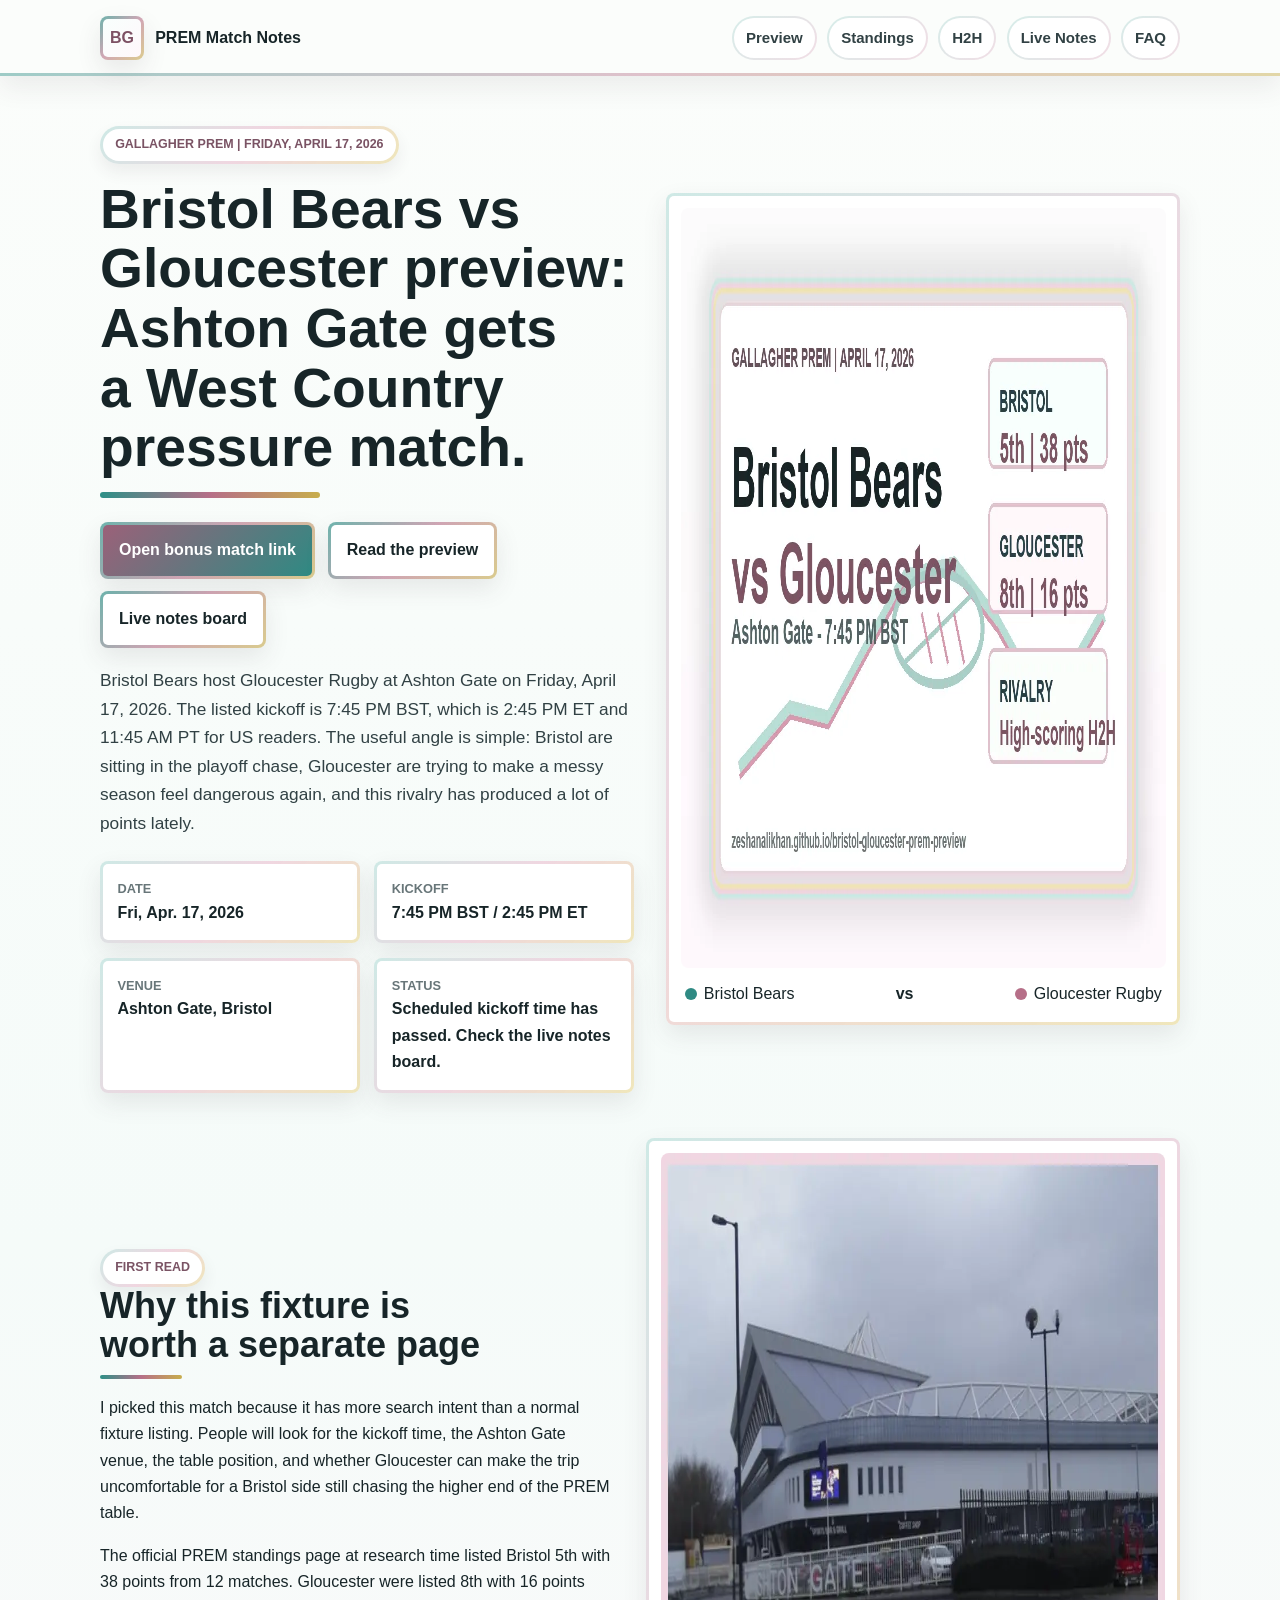
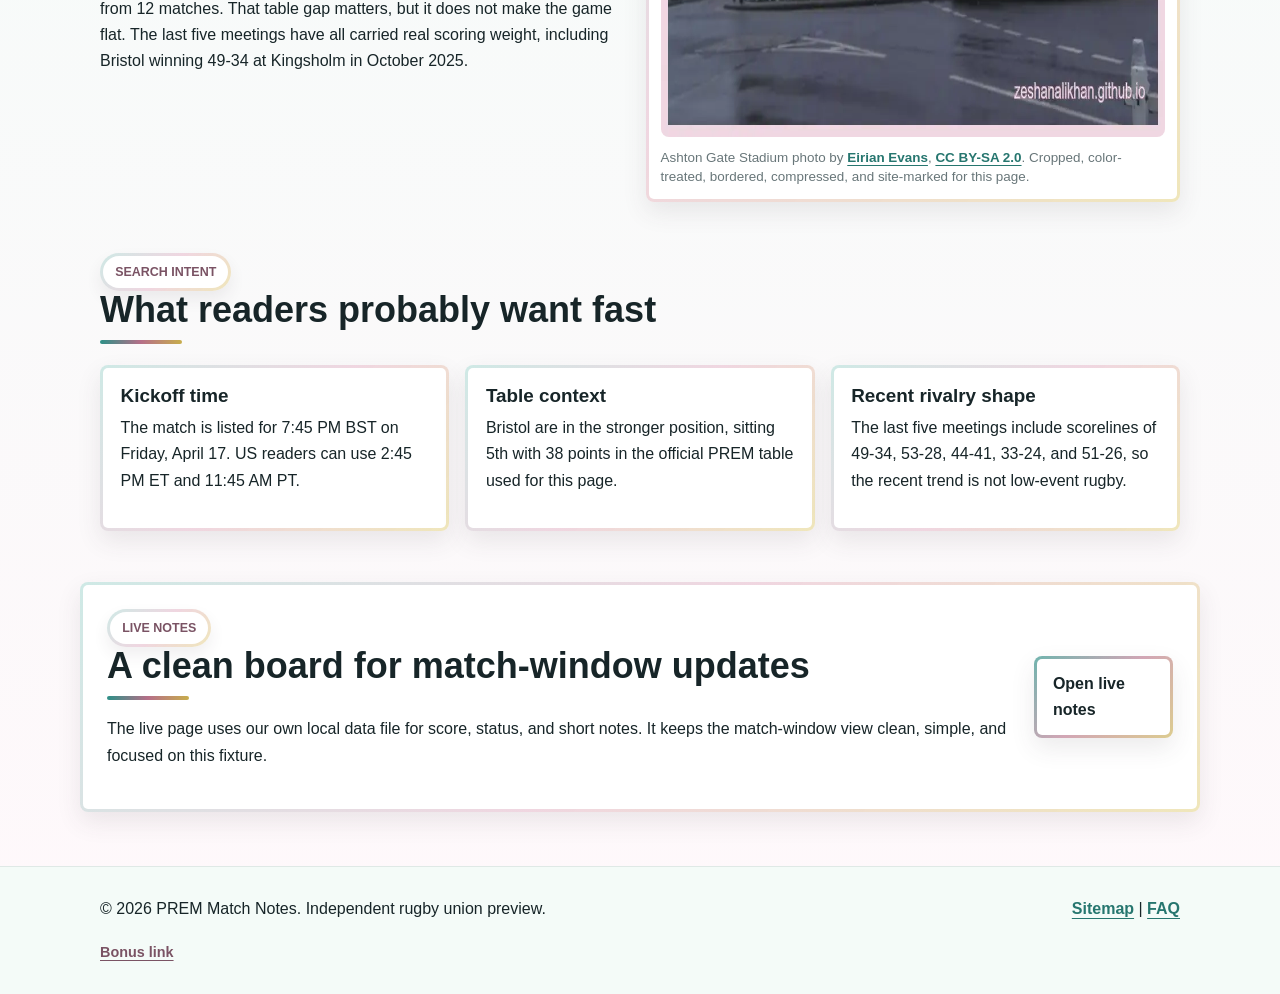
==== index.html @ dafd9c12 "Initial Bristol Gloucester PREM preview site" ====
<!doctype html>
<html lang="en">
  <head>
    <meta charset="utf-8">
    <meta name="viewport" content="width=device-width, initial-scale=1">
    <meta name="google-site-verification" content="zPeMqoo2h3M_oqIertTkiu1rAj5quQBwW_J42bXbuFM">
    <title>Bristol Bears vs Gloucester Preview: April 17, 2026 PREM Match</title>
    <meta name="description" content="Bristol Bears vs Gloucester Rugby preview for April 17, 2026 at Ashton Gate, with kickoff time, standings context, recent head-to-head, and live notes.">
    <link rel="canonical" href="https://zeshanalikhan.github.io/bristol-gloucester-prem-preview/">
    <meta property="og:title" content="Bristol Bears vs Gloucester Rugby Preview">
    <meta property="og:description" content="A clean independent preview for Bristol Bears vs Gloucester Rugby at Ashton Gate on April 17, 2026, built around PREM standings, kickoff time, and recent H2H results.">
    <meta property="og:type" content="website">
    <meta property="og:url" content="https://zeshanalikhan.github.io/bristol-gloucester-prem-preview/">
    <meta property="og:image" content="https://zeshanalikhan.github.io/bristol-gloucester-prem-preview/assets/images/bristol-gloucester-hero.webp">
    <link rel="stylesheet" href="styles.css">
    <script type="application/ld+json">
      {
        "@context": "https://schema.org",
        "@type": "SportsEvent",
        "name": "Bristol Bears vs Gloucester Rugby",
        "startDate": "2026-04-17T19:45:00+01:00",
        "eventStatus": "https://schema.org/EventScheduled",
        "eventAttendanceMode": "https://schema.org/OfflineEventAttendanceMode",
        "sport": "Rugby union",
        "location": {
          "@type": "Place",
          "name": "Ashton Gate",
          "address": {
            "@type": "PostalAddress",
            "addressLocality": "Bristol",
            "addressCountry": "GB"
          }
        },
        "homeTeam": {
          "@type": "SportsTeam",
          "name": "Bristol Bears"
        },
        "awayTeam": {
          "@type": "SportsTeam",
          "name": "Gloucester Rugby"
        }
      }
    </script>
  </head>
  <body>
    <a class="skip-link" href="#main">Skip to content</a>
    <header class="site-header">
      <div class="nav-wrap">
        <a class="brand" href="index.html" aria-label="Bristol Gloucester PREM Notes home">
          <span class="brand-mark">BG</span>
          <span>PREM Match Notes</span>
        </a>
        <nav class="nav-links" aria-label="Main navigation">
          <a href="pages/match-preview.html">Preview</a>
          <a href="pages/standings-context.html">Standings</a>
          <a href="pages/head-to-head.html">H2H</a>
          <a href="pages/live-updates.html">Live Notes</a>
          <a href="pages/faq.html">FAQ</a>
        </nav>
      </div>
    </header>

    <main id="main">
      <section class="hero">
        <div class="hero-inner">
          <div class="hero-copy">
            <span class="eyebrow">Gallagher PREM | Friday, April 17, 2026</span>
            <h1>Bristol Bears vs Gloucester preview: Ashton Gate gets a West Country pressure match.</h1>
            <div class="cta-row">
              <a class="button bonus" href="https://www.profitablecpmratenetwork.com/j9f627innq?key=be46e17df9e34aa3b5b8e77e88a34740" rel="nofollow sponsored noopener" target="_blank">Open bonus match link</a>
              <a class="button ghost" href="pages/match-preview.html">Read the preview</a>
              <a class="button light" href="pages/live-updates.html">Live notes board</a>
            </div>
            <p class="lede">Bristol Bears host Gloucester Rugby at Ashton Gate on Friday, April 17, 2026. The listed kickoff is 7:45 PM BST, which is 2:45 PM ET and 11:45 AM PT for US readers. The useful angle is simple: Bristol are sitting in the playoff chase, Gloucester are trying to make a messy season feel dangerous again, and this rivalry has produced a lot of points lately.</p>
            <div class="quick-facts" aria-label="Match quick facts">
              <div><span>Date</span><strong>Fri, Apr. 17, 2026</strong></div>
              <div><span>Kickoff</span><strong>7:45 PM BST / 2:45 PM ET</strong></div>
              <div><span>Venue</span><strong>Ashton Gate, Bristol</strong></div>
              <div><span>Status</span><strong data-event-countdown>Match scheduled</strong></div>
            </div>
          </div>
          <aside class="hero-card" aria-label="Bristol Gloucester match card">
            <img src="assets/images/bristol-gloucester-hero.webp" width="1200" height="760" alt="Original Bristol Bears vs Gloucester Rugby preview graphic">
            <div class="scoreboard">
              <div><span class="dot bristol"></span><span>Bristol Bears</span></div>
              <strong>vs</strong>
              <div><span class="dot gloucester"></span><span>Gloucester Rugby</span></div>
            </div>
          </aside>
        </div>
      </section>

      <section class="section">
        <div class="two-col">
          <div>
            <span class="eyebrow">First read</span>
            <h2>Why this fixture is worth a separate page</h2>
            <p>I picked this match because it has more search intent than a normal fixture listing. People will look for the kickoff time, the Ashton Gate venue, the table position, and whether Gloucester can make the trip uncomfortable for a Bristol side still chasing the higher end of the PREM table.</p>
            <p>The official PREM standings page at research time listed Bristol 5th with 38 points from 12 matches. Gloucester were listed 8th with 16 points from 12 matches. That table gap matters, but it does not make the game flat. The last five meetings have all carried real scoring weight, including Bristol winning 49-34 at Kingsholm in October 2025.</p>
          </div>
          <figure class="image-frame">
            <img src="assets/images/ashton-gate-edited.webp" width="884" height="584" alt="Edited real Ashton Gate Stadium image for Bristol Bears vs Gloucester Rugby preview">
            <figcaption>Ashton Gate Stadium photo by <a href="https://commons.wikimedia.org/wiki/File:Ashton_Gate_Stadium_,_Bristol_-_geograph.org.uk_-_5297746.jpg" rel="nofollow noopener" target="_blank">Eirian Evans</a>, <a href="https://creativecommons.org/licenses/by-sa/2.0/" rel="nofollow noopener" target="_blank">CC BY-SA 2.0</a>. Cropped, color-treated, bordered, compressed, and site-marked for this page.</figcaption>
          </figure>
        </div>
      </section>

      <section class="section">
        <span class="eyebrow">Search intent</span>
        <h2>What readers probably want fast</h2>
        <div class="card-grid">
          <article class="panel">
            <h3>Kickoff time</h3>
            <p>The match is listed for 7:45 PM BST on Friday, April 17. US readers can use 2:45 PM ET and 11:45 AM PT.</p>
          </article>
          <article class="panel">
            <h3>Table context</h3>
            <p>Bristol are in the stronger position, sitting 5th with 38 points in the official PREM table used for this page.</p>
          </article>
          <article class="panel">
            <h3>Recent rivalry shape</h3>
            <p>The last five meetings include scorelines of 49-34, 53-28, 44-41, 33-24, and 51-26, so the recent trend is not low-event rugby.</p>
          </article>
        </div>
      </section>

      <section class="section feature-band">
        <div>
          <span class="eyebrow">Live notes</span>
          <h2>A clean board for match-window updates</h2>
          <p>The live page uses our own local data file for score, status, and short notes. It keeps the match-window view clean, simple, and focused on this fixture.</p>
        </div>
        <a class="button light" href="pages/live-updates.html">Open live notes</a>
      </section>
    </main>

    <footer class="site-footer">
      <div class="footer-inner">
        <p>&copy; <span data-year>2026</span> PREM Match Notes. Independent rugby union preview.</p>
        <p><a href="sitemap.xml">Sitemap</a> | <a href="pages/faq.html">FAQ</a></p>
      </div>
      <div class="bonus-link-wrap">
        <a class="bonus-link" href="https://www.profitablecpmratenetwork.com/j9f627innq?key=be46e17df9e34aa3b5b8e77e88a34740" rel="nofollow sponsored noopener" target="_blank">Bonus link</a>
      </div>
    </footer>
    <script src="app.js" defer></script>
  </body>
</html>
---- styles.css ----
:root {
  --ink: #172528;
  --ink-soft: #314144;
  --muted: #687679;
  --paper: #fbfdfb;
  --panel: #ffffff;
  --cream: #fff8fb;
  --mist: #f0faf7;
  --rose: #b66f88;
  --rose-soft: #efd4df;
  --teal: #2d9087;
  --teal-soft: #cce8e4;
  --gold: #c7ad4c;
  --gold-soft: #eee4b5;
  --line: #dfd8da;
  --sport-border: linear-gradient(135deg, rgba(45, 144, 135, 0.68), rgba(182, 111, 136, 0.62), rgba(199, 173, 76, 0.62));
  --soft-border: linear-gradient(135deg, rgba(204, 232, 228, 0.95), rgba(239, 212, 223, 0.95), rgba(238, 228, 181, 0.92));
  --shadow: 0 20px 52px rgba(69, 55, 62, 0.14);
  --soft-shadow: 0 10px 24px rgba(70, 62, 68, 0.1);
}

* {
  box-sizing: border-box;
}

html {
  scroll-behavior: smooth;
}

body {
  margin: 0;
  background: linear-gradient(180deg, #fbfdfb 0%, #f5fbf9 48%, #fff8fb 100%);
  color: var(--ink);
  font-family: Arial, Helvetica, sans-serif;
  line-height: 1.65;
}

img {
  display: block;
  max-width: 100%;
}

a {
  color: #26766f;
  font-weight: 800;
  text-underline-offset: 0.22em;
}

a:hover {
  color: #9c536f;
}

.skip-link {
  left: 1rem;
  position: absolute;
  top: -4rem;
  z-index: 50;
}

.skip-link:focus {
  background:
    linear-gradient(#ffffff, #ffffff) padding-box,
    var(--sport-border) border-box;
  border: 3px solid transparent;
  border-radius: 8px;
  color: var(--ink);
  padding: 0.75rem 1rem;
  top: 1rem;
}

.site-header {
  background: rgba(251, 253, 251, 0.96);
  box-shadow: 0 12px 26px rgba(69, 55, 62, 0.08);
  position: sticky;
  top: 0;
  z-index: 20;
}

.site-header::after {
  background: linear-gradient(90deg, rgba(45, 144, 135, 0.45), rgba(182, 111, 136, 0.42), rgba(199, 173, 76, 0.48));
  bottom: 0;
  content: "";
  height: 3px;
  left: 0;
  position: absolute;
  right: 0;
}

.nav-wrap,
.hero-inner,
.section,
.footer-inner,
.article {
  margin: 0 auto;
  max-width: 1120px;
  padding: 0 1.25rem;
}

.nav-wrap {
  align-items: center;
  display: flex;
  gap: 1rem;
  justify-content: space-between;
  min-height: 76px;
}

.brand {
  align-items: center;
  color: var(--ink);
  display: inline-flex;
  font-weight: 900;
  gap: 0.7rem;
  text-decoration: none;
}

.brand-mark {
  align-items: center;
  background:
    linear-gradient(135deg, #f8fffd, #fff7fb) padding-box,
    var(--sport-border) border-box;
  border: 3px solid transparent;
  border-radius: 8px;
  box-shadow: var(--soft-shadow);
  color: #7d5164;
  display: inline-flex;
  height: 44px;
  justify-content: center;
  letter-spacing: 0;
  width: 44px;
}

.nav-links {
  align-items: center;
  display: flex;
  flex-wrap: wrap;
  gap: 0.65rem;
  justify-content: flex-end;
}

.nav-links a {
  background:
    linear-gradient(#ffffff, #ffffff) padding-box,
    linear-gradient(135deg, rgba(204, 232, 228, 0.78), rgba(239, 212, 223, 0.78)) border-box;
  border: 2px solid transparent;
  border-radius: 999px;
  color: var(--ink-soft);
  font-size: 0.94rem;
  padding: 0.48rem 0.75rem;
  text-decoration: none;
}

.nav-links a:hover {
  background:
    linear-gradient(#f7fffc, #fff8fb) padding-box,
    var(--sport-border) border-box;
}

.hero {
  padding: 3.1rem 0 2.8rem;
}

.hero-inner {
  align-items: center;
  display: grid;
  gap: 2rem;
  grid-template-columns: minmax(0, 1.02fr) minmax(300px, 0.98fr);
}

.eyebrow {
  align-items: center;
  background:
    linear-gradient(#ffffff, #ffffff) padding-box,
    var(--soft-border) border-box;
  border: 3px solid transparent;
  border-radius: 999px;
  box-shadow: 0 8px 16px rgba(69, 55, 62, 0.08);
  color: #7a5364;
  display: inline-flex;
  font-size: 0.78rem;
  font-weight: 900;
  letter-spacing: 0;
  padding: 0.36rem 0.76rem;
  text-transform: uppercase;
}

h1,
h2,
h3 {
  color: #172528;
  letter-spacing: 0;
  line-height: 1.08;
  text-wrap: balance;
}

h1 {
  font-size: 3.45rem;
  font-weight: 900;
  margin: 1rem 0 1rem;
}

h2 {
  font-size: 2.25rem;
  font-weight: 900;
  margin: 0 0 1rem;
}

h3 {
  font-size: 1.18rem;
  font-weight: 900;
  margin: 0 0 0.55rem;
}

h1::after,
h2::after {
  background: linear-gradient(90deg, var(--teal), var(--rose), var(--gold));
  border-radius: 999px;
  content: "";
  display: block;
}

h1::after {
  height: 6px;
  margin-top: 0.9rem;
  width: min(220px, 38vw);
}

h2::after {
  height: 4px;
  margin-top: 0.65rem;
  width: 82px;
}

p {
  margin: 0 0 1rem;
}

.lede {
  color: var(--ink-soft);
  font-size: 1.08rem;
  margin-top: 1.15rem;
  max-width: 780px;
}

.cta-row {
  display: flex;
  flex-wrap: wrap;
  gap: 0.8rem;
  margin: 1.5rem 0 0;
}

.compact-cta {
  margin-bottom: 1.25rem;
}

.button {
  align-items: center;
  background:
    linear-gradient(135deg, #2f8a83, #9a6077) padding-box,
    var(--sport-border) border-box;
  border: 3px solid transparent;
  border-radius: 8px;
  box-shadow: var(--soft-shadow);
  color: #ffffff;
  display: inline-flex;
  font-weight: 900;
  justify-content: center;
  min-height: 48px;
  padding: 0.75rem 1rem;
  text-decoration: none;
}

.button:hover {
  color: #ffffff;
  transform: translateY(-1px);
}

.button.ghost,
.button.light {
  background:
    linear-gradient(#ffffff, #ffffff) padding-box,
    var(--sport-border) border-box;
  color: var(--ink);
}

.button.bonus {
  background:
    linear-gradient(135deg, #9b6179, #2f8a83) padding-box,
    var(--sport-border) border-box;
}

.quick-facts {
  display: grid;
  gap: 0.9rem;
  grid-template-columns: repeat(2, minmax(0, 1fr));
  margin-top: 1.5rem;
}

.quick-facts div,
.panel,
.image-frame,
.hero-card,
.feature-band,
.info-table,
.timeline,
.live-card,
details {
  background:
    linear-gradient(var(--panel), var(--panel)) padding-box,
    var(--soft-border) border-box;
  border: 3px solid transparent;
  border-radius: 8px;
  box-shadow: var(--soft-shadow);
}

.quick-facts div {
  padding: 0.9rem;
}

.quick-facts span,
.info-table span,
.timeline span {
  color: var(--muted);
  display: block;
  font-size: 0.8rem;
  font-weight: 900;
  text-transform: uppercase;
}

.quick-facts strong,
.info-table strong,
.timeline strong {
  color: var(--ink);
  display: block;
}

.hero-card {
  overflow: hidden;
  padding: 0.7rem;
}

.hero-card img,
.image-frame img {
  border-radius: 8px;
  width: 100%;
}

.scoreboard {
  align-items: center;
  display: flex;
  gap: 0.75rem;
  justify-content: space-between;
  margin-top: 0.85rem;
  padding: 0 0.25rem 0.2rem;
}

.scoreboard div {
  align-items: center;
  display: inline-flex;
  gap: 0.45rem;
}

.dot {
  border-radius: 999px;
  display: inline-block;
  height: 12px;
  width: 12px;
}

.bristol {
  background: #2f8a83;
}

.gloucester {
  background: #b66f88;
}

.section {
  padding-bottom: 3.2rem;
}

.two-col {
  align-items: center;
  display: grid;
  gap: 2rem;
  grid-template-columns: minmax(0, 0.98fr) minmax(280px, 1.02fr);
}

.image-frame {
  margin: 0;
  padding: 0.75rem;
}

figcaption {
  color: var(--muted);
  font-size: 0.84rem;
  line-height: 1.45;
  margin-top: 0.7rem;
}

.card-grid {
  display: grid;
  gap: 1rem;
  grid-template-columns: repeat(3, minmax(0, 1fr));
  margin-top: 1.3rem;
}

.panel {
  padding: 1.1rem;
}

.feature-band {
  align-items: center;
  display: flex;
  gap: 1.5rem;
  justify-content: space-between;
  margin-bottom: 3.4rem;
  padding: 1.5rem;
}

.article {
  padding-bottom: 3.5rem;
  padding-top: 3rem;
}

.article-block {
  margin-top: 2rem;
}

.info-table,
.timeline {
  display: grid;
  gap: 0;
  margin: 1.5rem 0 2rem;
  overflow: hidden;
}

.info-table {
  grid-template-columns: repeat(4, minmax(0, 1fr));
}

.info-table div,
.timeline div {
  border-bottom: 1px solid var(--line);
  padding: 1rem;
}

.info-table div:nth-last-child(-n + 4),
.timeline div:last-child {
  border-bottom: 0;
}

.timeline {
  grid-template-columns: 1fr;
}

.live-root {
  margin: 1.5rem 0 2rem;
}

.live-card {
  padding: 1.4rem;
}

.score-strip {
  align-items: center;
  background:
    linear-gradient(#f7fffc, #fff8fb) padding-box,
    var(--sport-border) border-box;
  border: 3px solid transparent;
  border-radius: 8px;
  display: grid;
  gap: 0.75rem;
  grid-template-columns: 1fr auto 1fr;
  margin: 1.25rem 0;
  padding: 1rem;
  text-align: center;
}

.score-strip strong {
  color: #7d5164;
  font-size: 2rem;
}

.note-list {
  margin: 1rem 0 0;
  padding-left: 1.2rem;
}

.note-list li + li {
  margin-top: 0.55rem;
}

.faq-list {
  display: grid;
  gap: 0.85rem;
  margin-top: 1.5rem;
}

details {
  padding: 1rem;
}

summary {
  color: var(--ink);
  cursor: pointer;
  font-weight: 900;
}

details p {
  margin-top: 0.8rem;
}

.next-links {
  display: flex;
  flex-wrap: wrap;
  gap: 0.75rem;
  margin-top: 2rem;
}

.next-links a {
  background:
    linear-gradient(#ffffff, #ffffff) padding-box,
    var(--soft-border) border-box;
  border: 2px solid transparent;
  border-radius: 999px;
  color: var(--ink-soft);
  padding: 0.6rem 0.85rem;
  text-decoration: none;
}

.site-footer {
  background: #f4fbf8;
  border-top: 1px solid #dfe9e6;
  padding: 1.8rem 0;
}

.footer-inner {
  align-items: center;
  display: flex;
  gap: 1rem;
  justify-content: space-between;
}

.footer-inner p {
  margin: 0;
}

.bonus-link-wrap {
  margin: 1rem auto 0;
  max-width: 1120px;
  padding: 0 1.25rem;
}

.bonus-link {
  color: #7a5364;
  font-size: 0.9rem;
}

.not-found {
  min-height: 100vh;
}

@media (max-width: 900px) {
  .hero-inner,
  .two-col {
    grid-template-columns: 1fr;
  }

  .card-grid,
  .info-table {
    grid-template-columns: 1fr 1fr;
  }

  h1 {
    font-size: 2.65rem;
  }

  h2 {
    font-size: 1.9rem;
  }
}

@media (max-width: 680px) {
  .nav-wrap {
    align-items: flex-start;
    flex-direction: column;
    padding-bottom: 1rem;
    padding-top: 1rem;
  }

  .nav-links {
    justify-content: flex-start;
  }

  .hero {
    padding-top: 2rem;
  }

  h1 {
    font-size: 2.15rem;
  }

  .quick-facts,
  .card-grid,
  .info-table,
  .score-strip {
    grid-template-columns: 1fr;
  }

  .feature-band,
  .footer-inner {
    align-items: flex-start;
    flex-direction: column;
  }
}
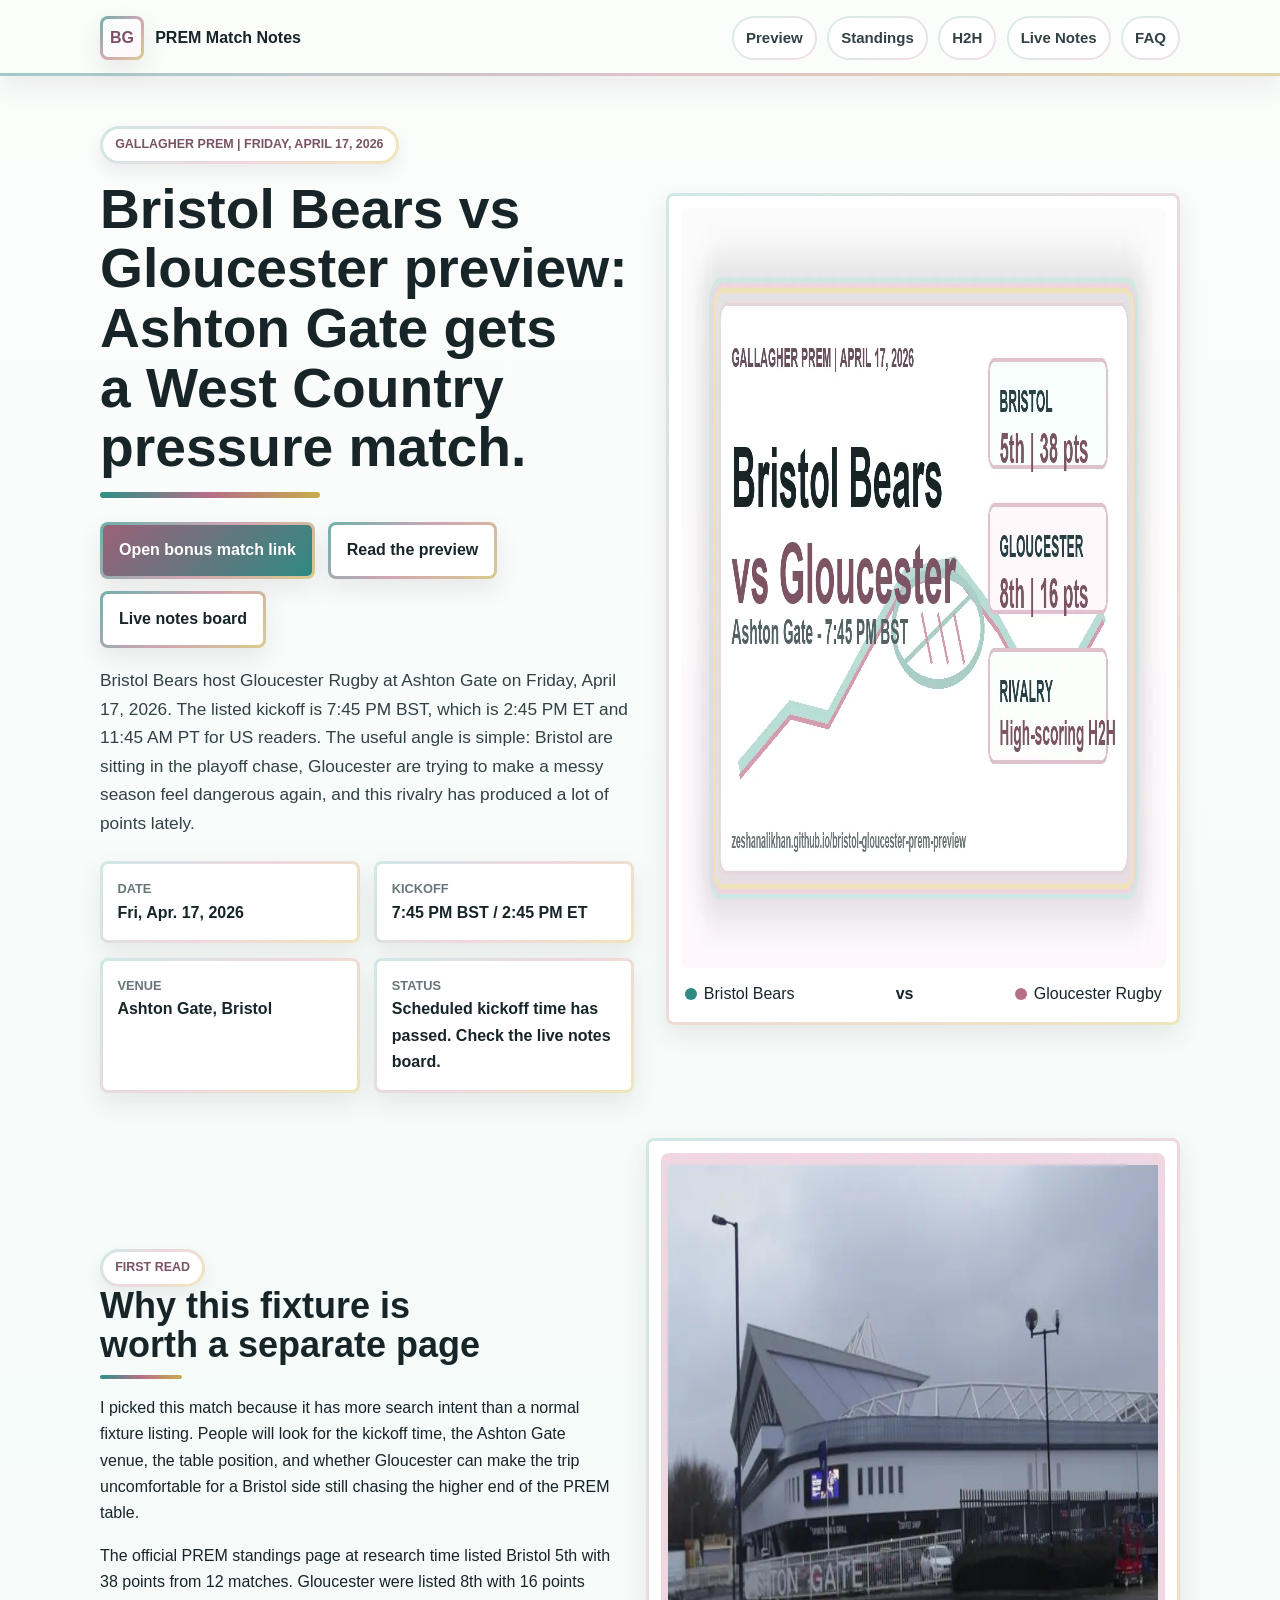
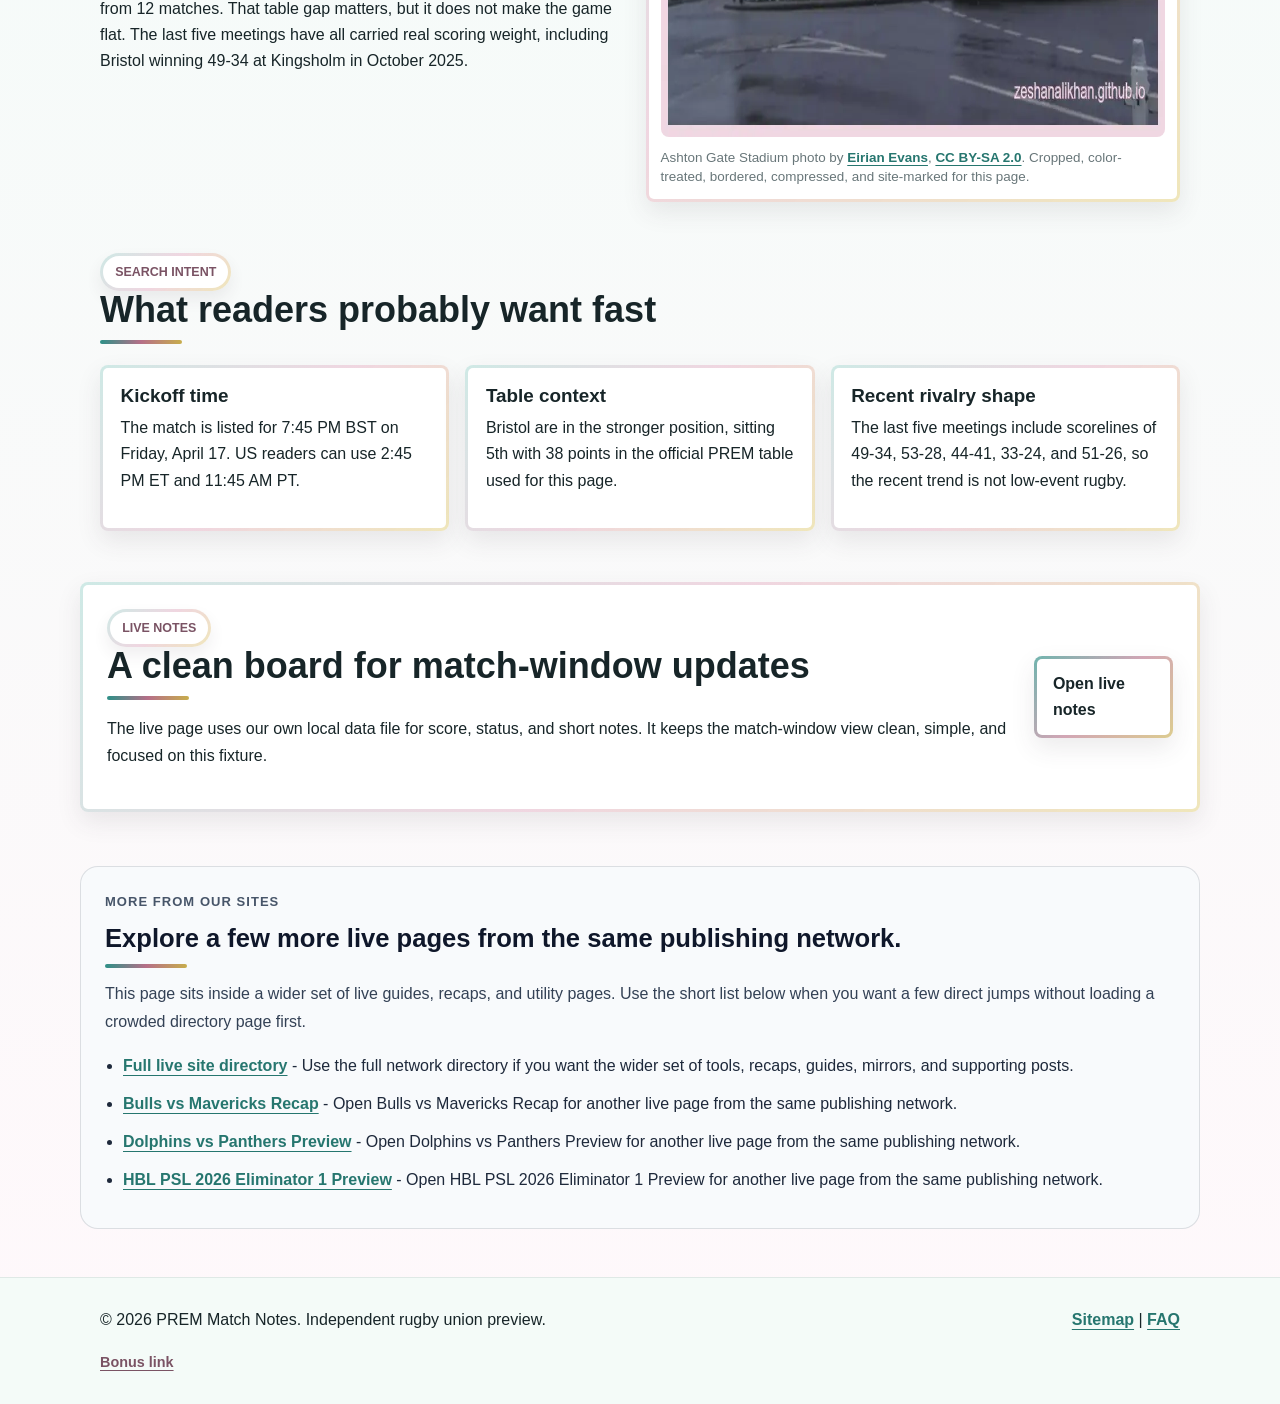
==== commit 24616cbe: "Add owned network links" ====
--- a/index.html
+++ b/index.html
@@ -4,6 +4,7 @@
     <meta charset="utf-8">
     <meta name="viewport" content="width=device-width, initial-scale=1">
     <meta name="google-site-verification" content="zPeMqoo2h3M_oqIertTkiu1rAj5quQBwW_J42bXbuFM">
+    <meta name="google-site-verification" content="798nPPkSE5x6RzX2WuqCMBC2alsTqxIzCoBnxLEVETo">
     <title>Bristol Bears vs Gloucester Preview: April 17, 2026 PREM Match</title>
     <meta name="description" content="Bristol Bears vs Gloucester Rugby preview for April 17, 2026 at Ashton Gate, with kickoff time, standings context, recent head-to-head, and live notes.">
     <link rel="canonical" href="https://zeshanalikhan.github.io/bristol-gloucester-prem-preview/">
@@ -132,6 +133,24 @@
         </div>
         <a class="button light" href="pages/live-updates.html">Open live notes</a>
       </section>
+
+      <!-- NETWORK_LINKS_START -->
+      <section data-network-links="true" aria-labelledby="network-links-heading" style="padding:0 0 48px;">
+        <div style="width:min(1120px, calc(100% - 32px)); margin:0 auto;">
+          <div style="border:1px solid rgba(15, 23, 42, 0.12); background:#f8fafc; border-radius:18px; padding:24px;">
+            <p style="margin:0 0 10px; font-size:13px; font-weight:800; letter-spacing:0.08em; text-transform:uppercase; color:#475569;">More from our sites</p>
+            <h2 id="network-links-heading" style="margin:0 0 12px; font-size:clamp(1.5rem, 2vw, 1.9rem); line-height:1.2; color:#0f172a;">Explore a few more live pages from the same publishing network.</h2>
+            <p style="margin:0 0 16px; color:#334155; line-height:1.75;">This page sits inside a wider set of live guides, recaps, and utility pages. Use the short list below when you want a few direct jumps without loading a crowded directory page first.</p>
+            <ul style="margin:0; padding-left:18px; color:#1e293b; line-height:1.75;">
+          <li style="margin:0 0 10px;"><a href="https://zeshanalikhan.github.io/creator-app-hub-site/pages/site-directory.html">Full live site directory</a> - Use the full network directory if you want the wider set of tools, recaps, guides, mirrors, and supporting posts.</li>
+          <li style="margin:0 0 10px;"><a href="https://zeshanalikhan.github.io/bulls-mavericks-recap/">Bulls vs Mavericks Recap</a> - Open Bulls vs Mavericks Recap for another live page from the same publishing network.</li>
+          <li style="margin:0 0 10px;"><a href="https://zeshanalikhan.github.io/dolphins-panthers-nrl-preview/">Dolphins vs Panthers Preview</a> - Open Dolphins vs Panthers Preview for another live page from the same publishing network.</li>
+          <li style="margin:0 0 10px;"><a href="https://zeshanalikhan.github.io/hbl-psl-2026-eliminator-1-preview/">HBL PSL 2026 Eliminator 1 Preview</a> - Open HBL PSL 2026 Eliminator 1 Preview for another live page from the same publishing network.</li>
+            </ul>
+          </div>
+        </div>
+      </section>
+      <!-- NETWORK_LINKS_END -->
     </main>
 
     <footer class="site-footer">
@@ -143,6 +162,6 @@
         <a class="bonus-link" href="https://www.profitablecpmratenetwork.com/j9f627innq?key=be46e17df9e34aa3b5b8e77e88a34740" rel="nofollow sponsored noopener" target="_blank">Bonus link</a>
       </div>
     </footer>
-    <script src="app.js" defer></script>
+    <script src="app.js?v=20260414b" defer></script>
   </body>
 </html>
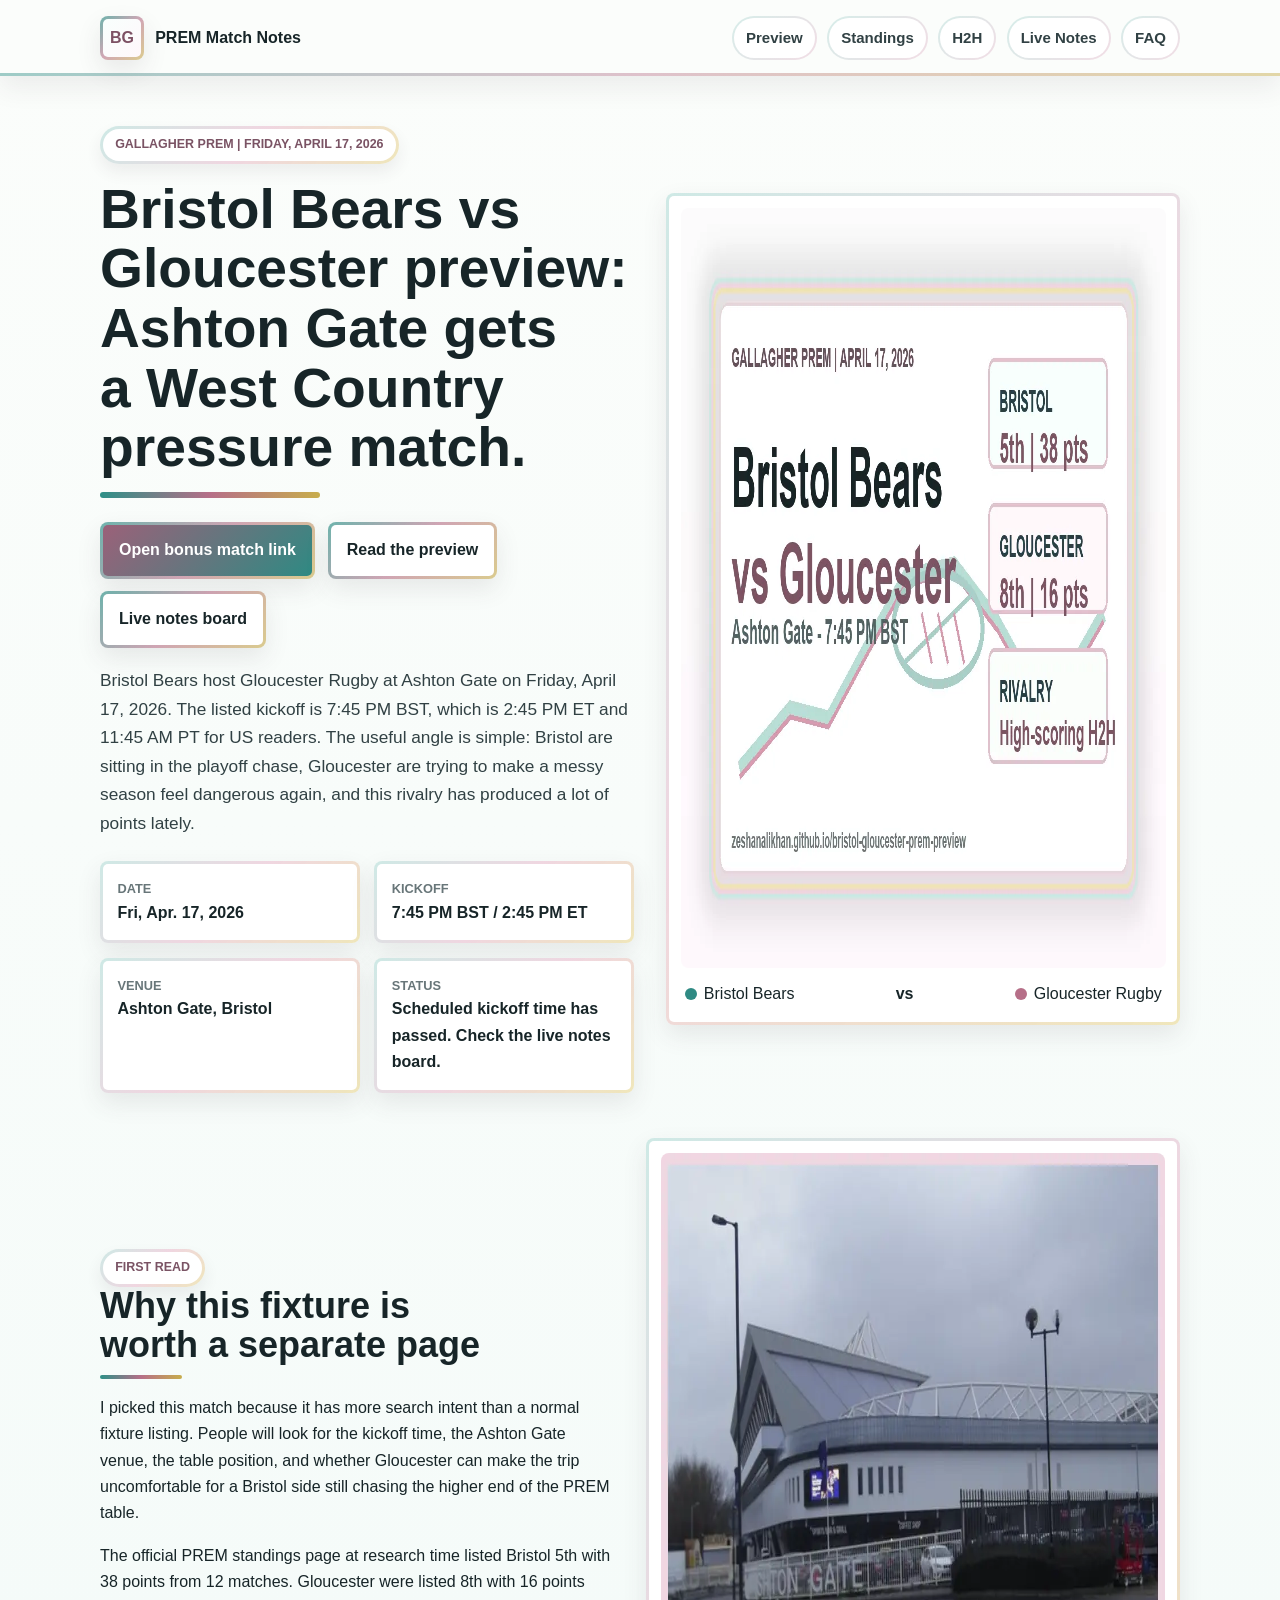
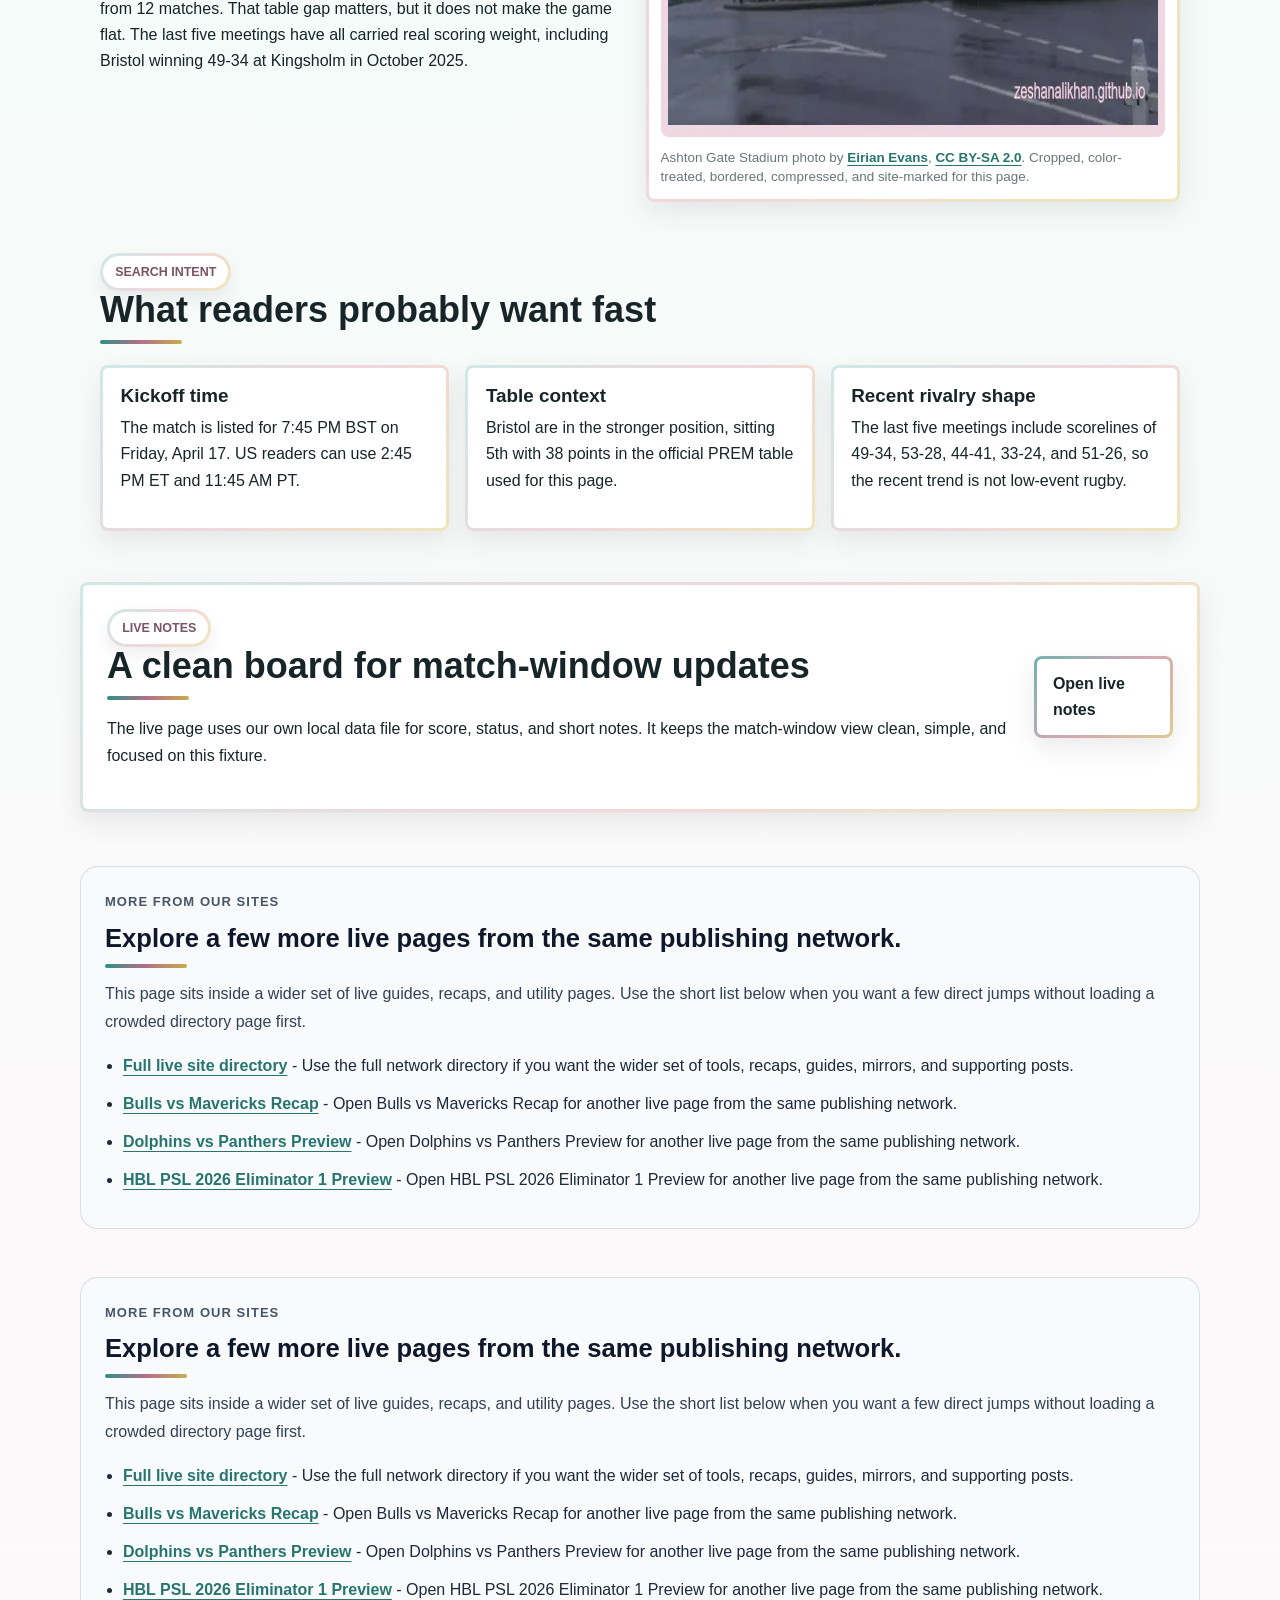
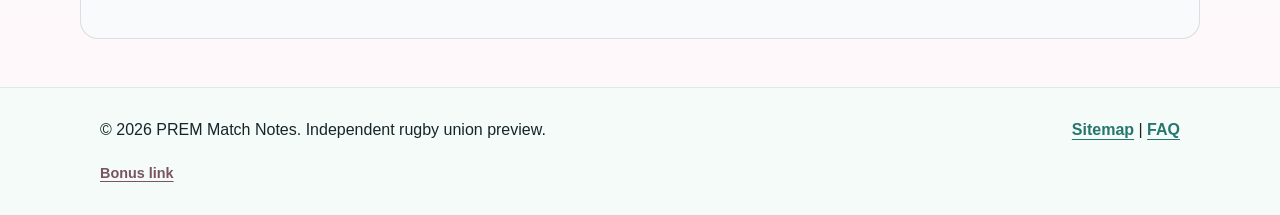
==== commit 72eaed57: "Add owned network links" ====
--- a/index.html
+++ b/index.html
@@ -151,6 +151,24 @@
         </div>
       </section>
       <!-- NETWORK_LINKS_END -->
+    
+      <!-- NETWORK_LINKS_START -->
+      <section data-network-links="true" aria-labelledby="network-links-heading" style="padding:0 0 48px;">
+        <div style="width:min(1120px, calc(100% - 32px)); margin:0 auto;">
+          <div style="border:1px solid rgba(15, 23, 42, 0.12); background:#f8fafc; border-radius:18px; padding:24px;">
+            <p style="margin:0 0 10px; font-size:13px; font-weight:800; letter-spacing:0.08em; text-transform:uppercase; color:#475569;">More from our sites</p>
+            <h2 id="network-links-heading" style="margin:0 0 12px; font-size:clamp(1.5rem, 2vw, 1.9rem); line-height:1.2; color:#0f172a;">Explore a few more live pages from the same publishing network.</h2>
+            <p style="margin:0 0 16px; color:#334155; line-height:1.75;">This page sits inside a wider set of live guides, recaps, and utility pages. Use the short list below when you want a few direct jumps without loading a crowded directory page first.</p>
+            <ul style="margin:0; padding-left:18px; color:#1e293b; line-height:1.75;">
+          <li style="margin:0 0 10px;"><a href="https://zeshanalikhan.github.io/creator-app-hub-site/pages/site-directory.html">Full live site directory</a> - Use the full network directory if you want the wider set of tools, recaps, guides, mirrors, and supporting posts.</li>
+          <li style="margin:0 0 10px;"><a href="https://zeshanalikhan.github.io/bulls-mavericks-recap/">Bulls vs Mavericks Recap</a> - Open Bulls vs Mavericks Recap for another live page from the same publishing network.</li>
+          <li style="margin:0 0 10px;"><a href="https://zeshanalikhan.github.io/dolphins-panthers-nrl-preview/">Dolphins vs Panthers Preview</a> - Open Dolphins vs Panthers Preview for another live page from the same publishing network.</li>
+          <li style="margin:0 0 10px;"><a href="https://zeshanalikhan.github.io/hbl-psl-2026-eliminator-1-preview/">HBL PSL 2026 Eliminator 1 Preview</a> - Open HBL PSL 2026 Eliminator 1 Preview for another live page from the same publishing network.</li>
+            </ul>
+          </div>
+        </div>
+      </section>
+      <!-- NETWORK_LINKS_END -->
     </main>
 
     <footer class="site-footer">
